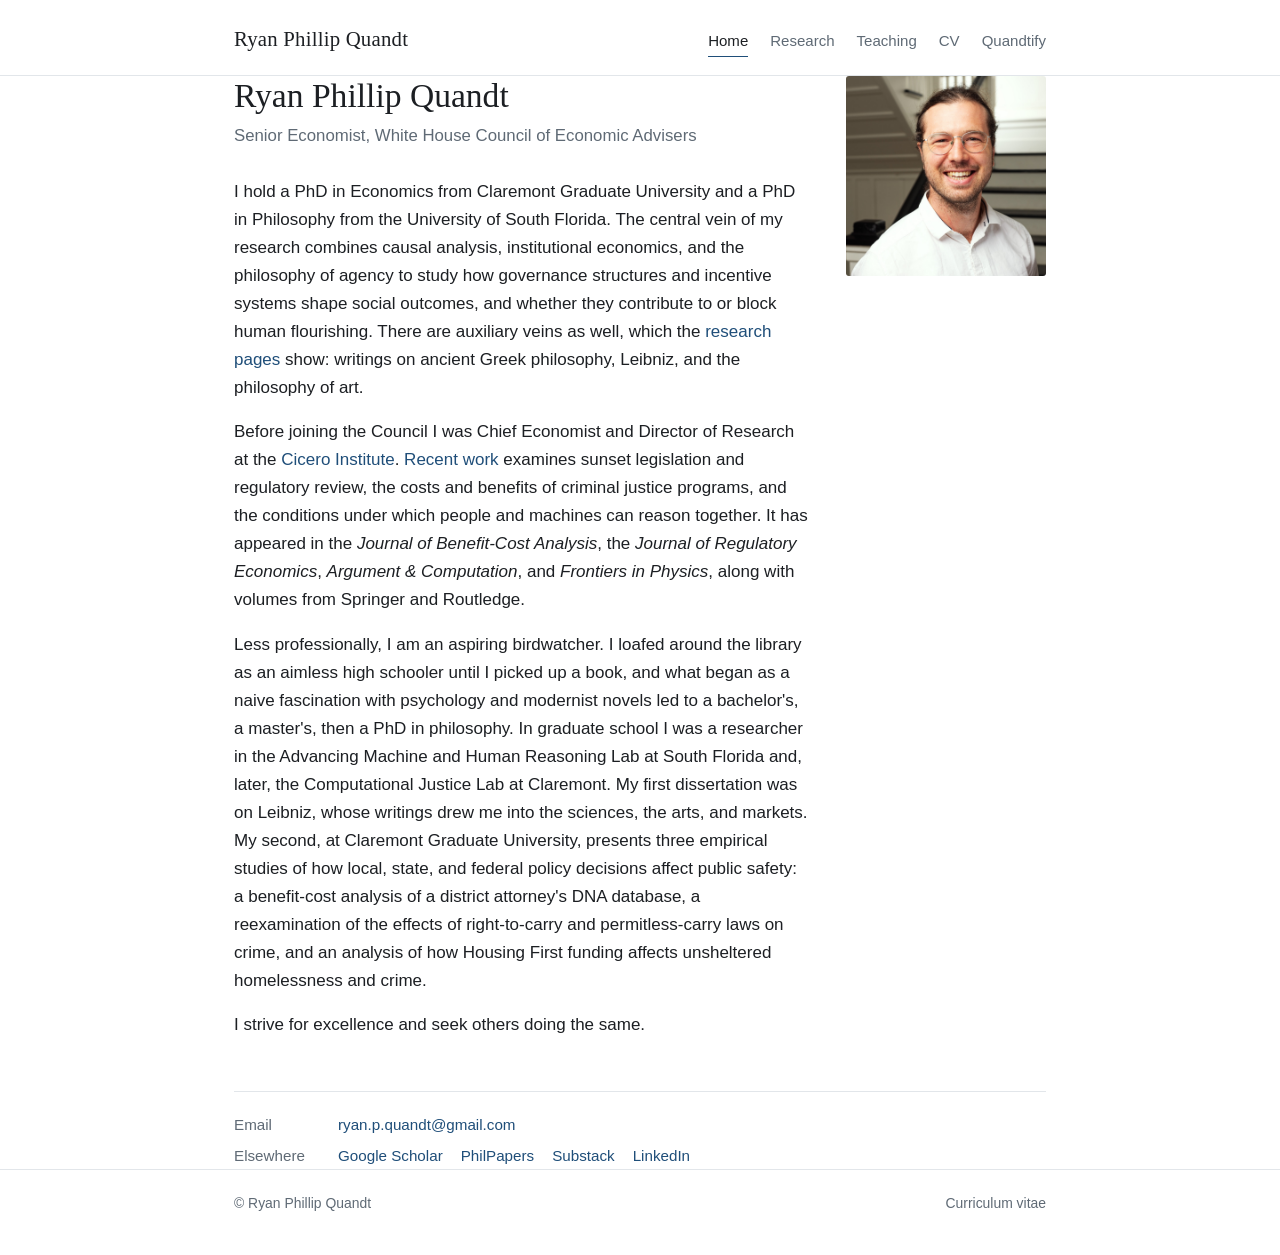
==== index.html @ 4a124793 "Fix LinkedIn profile URL Co-Authored-By: Claude Fable 5.1 <noreply@anthropic.com>" ====
<!DOCTYPE html>
<html lang="en">
<head>
<meta charset="utf-8">
<meta name="viewport" content="width=device-width, initial-scale=1">
<title>Ryan Phillip Quandt</title>
<meta name="description" content="Ryan Phillip Quandt — Senior Economist at the White House Council of Economic Advisers. PhD in Economics (Claremont Graduate University), PhD in Philosophy (University of South Florida).">
<link rel="stylesheet" href="styles.css">
</head>
<body>

<header class="site-header">
  <div class="wrap header-inner">
    <a class="site-title" href="index.html">Ryan Phillip Quandt</a>
    <nav class="site-nav">
      <a href="index.html" aria-current="page">Home</a>
      <a href="research.html">Research</a>
      <a href="teaching.html">Teaching</a>
      <a href="cv.html">CV</a>
      <a href="https://quandtify.substack.com">Quandtify</a>
    </nav>
  </div>
</header>

<main class="wrap">

  <div class="intro">
    <div class="portrait">
      <!-- Drop a headshot at images/headshot.jpg (portrait crop, ~800x1000px).
           Until then the initials placeholder below is shown. -->
      <img src="images/headshot.jpg" alt="Ryan Phillip Quandt"
           onerror="this.style.display='none';document.getElementById('portrait-fallback').style.display='flex';">
      <div class="portrait-fallback" id="portrait-fallback" style="display:none;">RPQ</div>
    </div>

    <div class="intro-text">
      <h1>Ryan Phillip Quandt</h1>
      <p class="lede">Senior Economist, White House Council of Economic Advisers</p>

      <p>I hold a PhD in Economics from Claremont Graduate University and a PhD in Philosophy from
      the University of South Florida. The central vein of my research combines causal analysis,
      institutional economics, and the philosophy of agency to study how governance structures and
      incentive systems shape social outcomes, and whether they contribute to or block human
      flourishing. There are auxiliary veins as well, which the
      <a href="research.html">research pages</a> show: writings on ancient Greek philosophy,
      Leibniz, and the philosophy of art.</p>

      <p>Before joining the Council I was Chief Economist and Director of Research at the
      <a href="https://ciceroinstitute.org/people/ryan-quandt-ph-d/">Cicero Institute</a>.
      <a href="research.html">Recent work</a> examines sunset legislation and regulatory review, the costs and benefits of criminal
      justice programs, and the conditions under which people and machines can reason together.
      It has appeared in the <em>Journal of Benefit-Cost Analysis</em>, the
      <em>Journal of Regulatory Economics</em>, <em>Argument &amp; Computation</em>, and
      <em>Frontiers in Physics</em>, along with volumes from Springer and Routledge.</p>

      <p>Less professionally, I am an aspiring birdwatcher. I loafed around the library as an
      aimless high schooler until I picked up a book, and what began as a naive fascination with
      psychology and modernist novels led to a bachelor's, a master's, then a PhD in philosophy. In
      graduate school I was a researcher in the Advancing Machine and Human Reasoning Lab at South
      Florida and, later, the Computational Justice Lab at Claremont. My first dissertation was on
      Leibniz, whose writings drew me into the sciences, the arts, and markets. My second, at
      Claremont Graduate University, presents three empirical studies of how local, state, and
      federal policy decisions affect public safety: a benefit-cost analysis of a district
      attorney's DNA database, a reexamination of the effects of right-to-carry and permitless-carry
      laws on crime, and an analysis of how Housing First funding affects unsheltered homelessness
      and crime.</p>

      <p>I strive for excellence and seek others doing the same.</p>
    </div>
  </div>

  <section class="contact">
    <dl>
      <dt>Email</dt>
      <dd><a href="mailto:ryan.p.quandt@gmail.com">ryan.p.quandt@gmail.com</a></dd>

      <dt>Elsewhere</dt>
      <dd class="linklist">
        <a href="https://scholar.google.com/citations?user=EScxJMAAAAAJ&amp;hl=en">Google Scholar</a>
        <a href="https://philpapers.org/rec/QUALOG">PhilPapers</a>
        <a href="https://quandtify.substack.com">Substack</a>
        <a href="https://www.linkedin.com/in/ryan-quandt-121746234/">LinkedIn</a>
      </dd>
    </dl>
  </section>

</main>

<footer class="site-footer">
  <div class="wrap footer-inner">
    <span>&copy; Ryan Phillip Quandt</span>
    <span><a href="cv.html">Curriculum vitae</a></span>
  </div>
</footer>

</body>
</html>
---- styles.css ----
/* Ryan Phillip Quandt — academic site
   Plain static CSS. No build step, no dependencies. */

:root {
  --bg: #ffffff;
  --surface: #f7f8f9;
  --text: #1c1f23;
  --muted: #5f6a75;
  --rule: #e2e6ea;
  --accent: #1f4e79;
  --serif: "Iowan Old Style", "Palatino Linotype", Palatino, Georgia, "Times New Roman", serif;
  --sans: -apple-system, BlinkMacSystemFont, "Segoe UI", Helvetica, Arial, sans-serif;
  --wrap: 860px;
}

@media (prefers-color-scheme: dark) {
  :root {
    --bg: #14171a;
    --surface: #1c2024;
    --text: #e6e9ec;
    --muted: #a2acb6;
    --rule: #2c3238;
    --accent: #8ab4dd;
  }
}

* { box-sizing: border-box; }

html { -webkit-text-size-adjust: 100%; }

body {
  margin: 0;
  background: var(--bg);
  color: var(--text);
  font-family: var(--sans);
  font-size: 17px;
  line-height: 1.65;
  -webkit-font-smoothing: antialiased;
}

.wrap {
  max-width: var(--wrap);
  margin: 0 auto;
  padding: 0 24px;
}

a {
  color: var(--accent);
  text-decoration: none;
  border-bottom: 1px solid transparent;
}

a:hover {
  border-bottom-color: currentColor;
}

/* ---------- header / nav ---------- */

.site-header {
  border-bottom: 1px solid var(--rule);
  background: var(--bg);
}

.header-inner {
  display: flex;
  flex-wrap: wrap;
  align-items: baseline;
  justify-content: space-between;
  gap: 8px 24px;
  padding-top: 22px;
  padding-bottom: 18px;
}

.site-title {
  font-family: var(--serif);
  font-size: 1.3rem;
  letter-spacing: 0.01em;
  color: var(--text);
  border-bottom: none;
}

.site-title:hover { border-bottom: none; color: var(--accent); }

.site-nav {
  display: flex;
  gap: 22px;
  font-size: 0.94rem;
}

.site-nav a {
  color: var(--muted);
  padding-bottom: 2px;
}

.site-nav a:hover { color: var(--accent); }

.site-nav a[aria-current="page"] {
  color: var(--text);
  border-bottom: 1px solid var(--accent);
}

/* ---------- page structure ---------- */

main { padding: 44px 24px 72px; }

h1 {
  font-family: var(--serif);
  font-size: 2.1rem;
  font-weight: 500;
  line-height: 1.2;
  margin: 0 0 6px;
}

h2 {
  font-size: 0.82rem;
  font-weight: 600;
  letter-spacing: 0.09em;
  text-transform: uppercase;
  color: var(--muted);
  margin: 48px 0 18px;
  padding-bottom: 8px;
  border-bottom: 1px solid var(--rule);
}

h3 {
  font-size: 1.02rem;
  font-weight: 600;
  margin: 28px 0 6px;
}

p { margin: 0 0 16px; }

.lede {
  color: var(--muted);
  font-size: 1.05rem;
  margin-bottom: 28px;
}

/* ---------- home ---------- */

/* Portrait comes first in the HTML so it stacks on top on narrow screens;
   `order` swaps it to the right of the text once there's room for two columns. */
.intro {
  display: flex;
  flex-wrap: wrap;
  gap: 36px;
  align-items: flex-start;
}

.intro-text { flex: 1 1 380px; order: 1; }

.portrait {
  flex: 0 0 200px;
  width: 200px;
  order: 2;
}

.portrait img {
  width: 100%;
  height: auto;
  display: block;
  border-radius: 3px;
}

.portrait-fallback {
  width: 100%;
  aspect-ratio: 4 / 5;
  background: var(--surface);
  border: 1px solid var(--rule);
  border-radius: 3px;
  display: flex;
  align-items: center;
  justify-content: center;
  color: var(--muted);
  font-family: var(--serif);
  font-size: 2rem;
  letter-spacing: 0.05em;
}

.contact {
  margin-top: 36px;
  padding-top: 20px;
  border-top: 1px solid var(--rule);
  font-size: 0.95rem;
}

.contact dl {
  display: grid;
  grid-template-columns: 88px 1fr;
  gap: 6px 16px;
  margin: 0;
}

.contact dt { color: var(--muted); }
.contact dd { margin: 0; }

.linklist {
  display: flex;
  flex-wrap: wrap;
  gap: 6px 18px;
}

/* ---------- publications ---------- */

.pubs {
  list-style: none;
  margin: 0;
  padding: 0;
}

.pubs > li {
  margin: 0 0 26px;
}

.pub-title {
  font-weight: 600;
}

/* Linked titles read as titles, not as blue links; they take the accent on hover. */
.pub-title a {
  color: inherit;
}

.pub-title a:hover {
  color: var(--accent);
  border-bottom-color: var(--accent);
}

.pub-meta {
  display: block;
  color: var(--muted);
  font-size: 0.95rem;
  margin-top: 2px;
}

.pub-links {
  font-size: 0.88rem;
  margin-top: 4px;
}

.pub-links a { margin-right: 14px; }

.note {
  color: var(--muted);
  font-size: 0.9rem;
  font-style: italic;
}

/* ---------- research: sub-nav + area cards ---------- */

.sub-nav {
  display: flex;
  flex-wrap: wrap;
  gap: 6px 22px;
  font-size: 0.92rem;
  margin: 0 0 8px;
  padding-bottom: 12px;
  border-bottom: 1px solid var(--rule);
}

.sub-nav a {
  color: var(--muted);
  padding-bottom: 2px;
}

.sub-nav a:hover { color: var(--accent); }

.sub-nav a[aria-current="page"] {
  color: var(--text);
  border-bottom: 1px solid var(--accent);
}

/* The lede sits above the sub-nav on research pages; tighten its bottom margin there. */
.sub-nav + section h2,
.sub-nav + h2 { margin-top: 36px; }

#summary { margin: 28px 0 40px; }
#summary p { max-width: 68ch; }

.areas {
  display: grid;
  grid-template-columns: repeat(auto-fit, minmax(220px, 1fr));
  gap: 18px;
}

.area {
  display: block;
  padding: 18px 20px 16px;
  background: var(--surface);
  border: 1px solid var(--rule);
  border-radius: 4px;
  color: var(--text);
}

.area:hover {
  border-color: var(--accent);
  border-bottom-color: var(--accent);
}

.area h3 {
  margin: 0 0 8px;
  font-family: var(--serif);
  font-size: 1.15rem;
  font-weight: 500;
  color: var(--accent);
}

.area p {
  margin: 0;
  color: var(--muted);
  font-size: 0.92rem;
  line-height: 1.5;
}

.area .more {
  display: block;
  margin-top: 12px;
  font-size: 0.86rem;
  color: var(--accent);
}

/* ---------- CV ---------- */

.cv-entry {
  display: grid;
  grid-template-columns: 130px 1fr;
  gap: 4px 20px;
  margin-bottom: 20px;
}

.cv-when {
  color: var(--muted);
  font-size: 0.93rem;
  padding-top: 2px;
}

.cv-what strong { font-weight: 600; }

.cv-where {
  display: block;
  color: var(--muted);
  font-size: 0.95rem;
}

/* ---------- buttons ---------- */

.button {
  display: inline-block;
  padding: 9px 18px;
  border: 1px solid var(--accent);
  border-radius: 3px;
  font-size: 0.93rem;
  color: var(--accent);
}

.button:hover {
  background: var(--accent);
  color: var(--bg);
  border-bottom-color: var(--accent);
}

/* ---------- footer ---------- */

.site-footer {
  border-top: 1px solid var(--rule);
  padding: 22px 24px 40px;
  color: var(--muted);
  font-size: 0.87rem;
}

.footer-inner {
  display: flex;
  flex-wrap: wrap;
  justify-content: space-between;
  gap: 10px 24px;
}

.site-footer a { color: var(--muted); }

/* ---------- small screens ---------- */

@media (max-width: 620px) {
  body { font-size: 16px; }
  h1 { font-size: 1.75rem; }
  main { padding-top: 32px; }
  .header-inner { padding-bottom: 14px; }
  .site-nav { gap: 16px; font-size: 0.9rem; }
  .portrait { order: 0; flex-basis: 160px; width: 160px; margin: 0 auto; }
  .intro { gap: 24px; }
  .cv-entry { grid-template-columns: 1fr; gap: 2px; }
  .contact dl { grid-template-columns: 1fr; gap: 2px; }
  .contact dt { margin-top: 10px; }
}
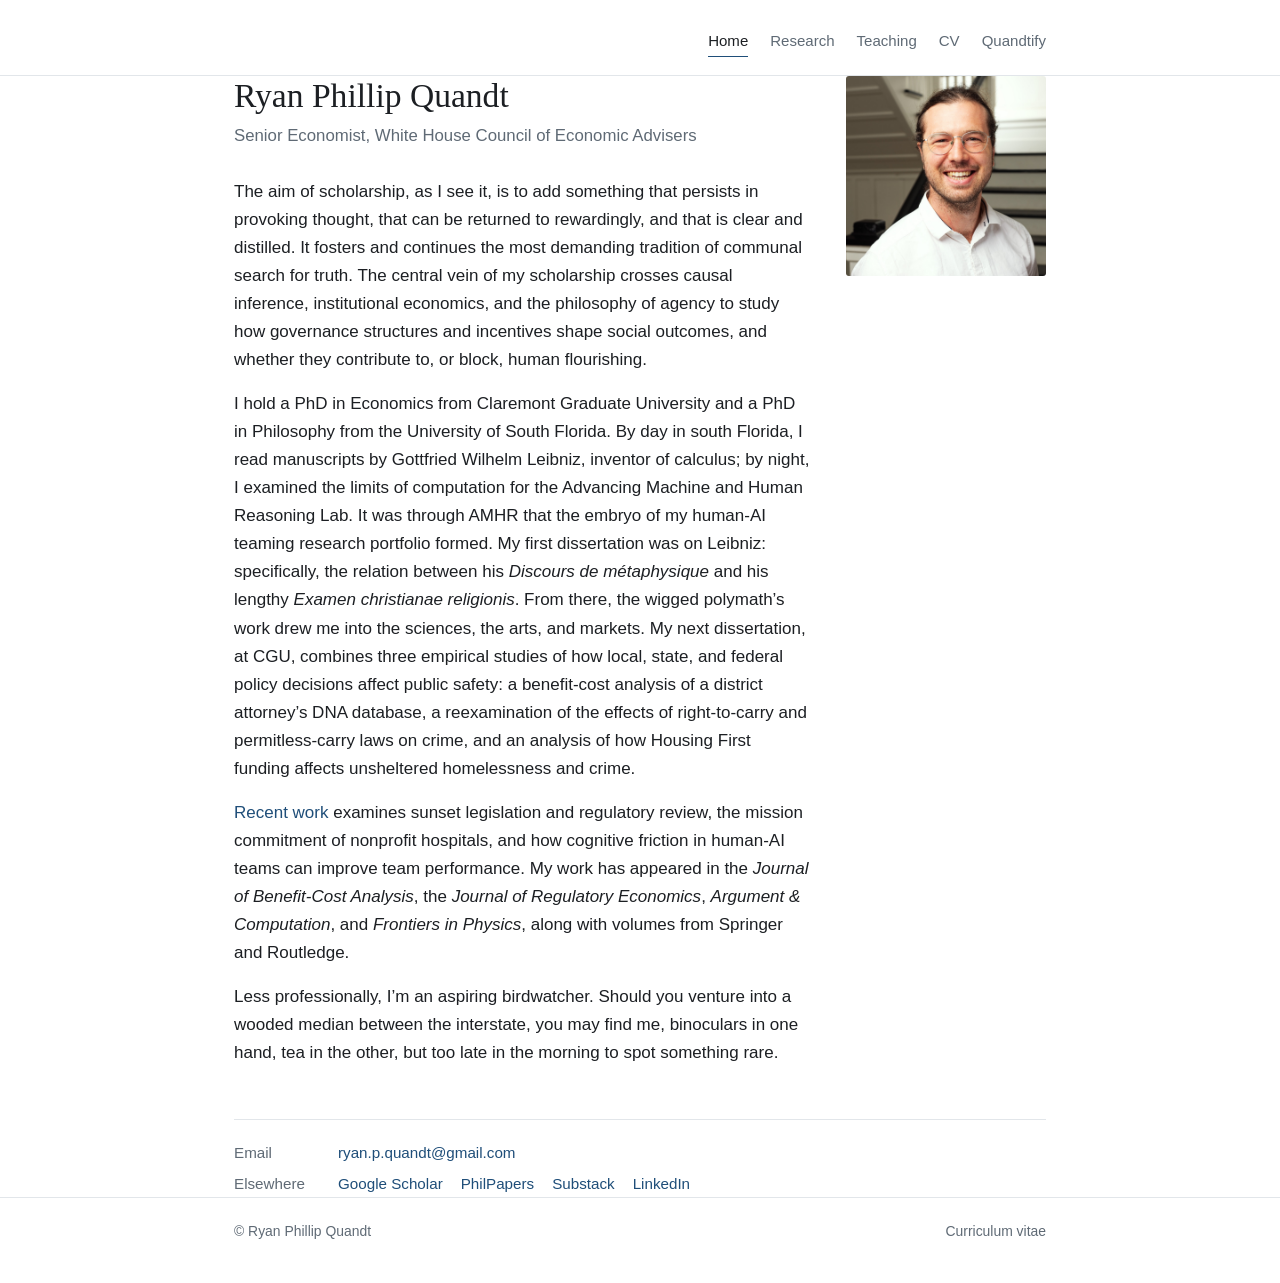
==== commit 5e97e200: "Rewrite home bio; simplify research overview, teaching, and CV pages - Home: drop the name from the " ====
--- a/index.html
+++ b/index.html
@@ -11,7 +11,6 @@
 
 <header class="site-header">
   <div class="wrap header-inner">
-    <a class="site-title" href="index.html">Ryan Phillip Quandt</a>
     <nav class="site-nav">
       <a href="index.html" aria-current="page">Home</a>
       <a href="research.html">Research</a>
@@ -37,35 +36,36 @@
       <h1>Ryan Phillip Quandt</h1>
       <p class="lede">Senior Economist, White House Council of Economic Advisers</p>
 
+      <p>The aim of scholarship, as I see it, is to add something that persists in provoking
+      thought, that can be returned to rewardingly, and that is clear and distilled. It fosters and
+      continues the most demanding tradition of communal search for truth. The central vein of my
+      scholarship crosses causal inference, institutional economics, and the philosophy of agency
+      to study how governance structures and incentives shape social outcomes, and whether they
+      contribute to, or block, human flourishing.</p>
+
       <p>I hold a PhD in Economics from Claremont Graduate University and a PhD in Philosophy from
-      the University of South Florida. The central vein of my research combines causal analysis,
-      institutional economics, and the philosophy of agency to study how governance structures and
-      incentive systems shape social outcomes, and whether they contribute to or block human
-      flourishing. There are auxiliary veins as well, which the
-      <a href="research.html">research pages</a> show: writings on ancient Greek philosophy,
-      Leibniz, and the philosophy of art.</p>
+      the University of South Florida. By day in south Florida, I read manuscripts by Gottfried
+      Wilhelm Leibniz, inventor of calculus; by night, I examined the limits of computation for the
+      Advancing Machine and Human Reasoning Lab. It was through AMHR that the embryo of my human-AI
+      teaming research portfolio formed. My first dissertation was on Leibniz: specifically, the
+      relation between his <em>Discours de m&eacute;taphysique</em> and his lengthy
+      <em>Examen christianae religionis</em>. From there, the wigged polymath&rsquo;s work drew me
+      into the sciences, the arts, and markets. My next dissertation, at CGU, combines three
+      empirical studies of how local, state, and federal policy decisions affect public safety: a
+      benefit-cost analysis of a district attorney&rsquo;s DNA database, a reexamination of the
+      effects of right-to-carry and permitless-carry laws on crime, and an analysis of how Housing
+      First funding affects unsheltered homelessness and crime.</p>
 
-      <p>Before joining the Council I was Chief Economist and Director of Research at the
-      <a href="https://ciceroinstitute.org/people/ryan-quandt-ph-d/">Cicero Institute</a>.
-      <a href="research.html">Recent work</a> examines sunset legislation and regulatory review, the costs and benefits of criminal
-      justice programs, and the conditions under which people and machines can reason together.
-      It has appeared in the <em>Journal of Benefit-Cost Analysis</em>, the
-      <em>Journal of Regulatory Economics</em>, <em>Argument &amp; Computation</em>, and
-      <em>Frontiers in Physics</em>, along with volumes from Springer and Routledge.</p>
+      <p><a href="research.html">Recent work</a> examines sunset legislation and regulatory review,
+      the mission commitment of nonprofit hospitals, and how cognitive friction in human-AI teams
+      can improve team performance. My work has appeared in the
+      <em>Journal of Benefit-Cost Analysis</em>, the <em>Journal of Regulatory Economics</em>,
+      <em>Argument &amp; Computation</em>, and <em>Frontiers in Physics</em>, along with volumes
+      from Springer and Routledge.</p>
 
-      <p>Less professionally, I am an aspiring birdwatcher. I loafed around the library as an
-      aimless high schooler until I picked up a book, and what began as a naive fascination with
-      psychology and modernist novels led to a bachelor's, a master's, then a PhD in philosophy. In
-      graduate school I was a researcher in the Advancing Machine and Human Reasoning Lab at South
-      Florida and, later, the Computational Justice Lab at Claremont. My first dissertation was on
-      Leibniz, whose writings drew me into the sciences, the arts, and markets. My second, at
-      Claremont Graduate University, presents three empirical studies of how local, state, and
-      federal policy decisions affect public safety: a benefit-cost analysis of a district
-      attorney's DNA database, a reexamination of the effects of right-to-carry and permitless-carry
-      laws on crime, and an analysis of how Housing First funding affects unsheltered homelessness
-      and crime.</p>
-
-      <p>I strive for excellence and seek others doing the same.</p>
+      <p>Less professionally, I&rsquo;m an aspiring birdwatcher. Should you venture into a wooded
+      median between the interstate, you may find me, binoculars in one hand, tea in the other, but
+      too late in the morning to spot something rare.</p>
     </div>
   </div>
 
--- a/styles.css
+++ b/styles.css
@@ -87,6 +87,16 @@
   font-size: 0.94rem;
 }
 
+/* The home page drops the site title. Keep its nav on the right, and hold the header at the
+   height the title gives it elsewhere so the nav doesn't shift between pages. */
+.site-nav:only-child { margin-left: auto; }
+
+.header-inner:has(> .site-nav:only-child)::before {
+  content: "\200b";
+  font-family: var(--serif);
+  font-size: 1.3rem;
+}
+
 .site-nav a {
   color: var(--muted);
   padding-bottom: 2px;
@@ -136,6 +146,9 @@
   margin-bottom: 28px;
 }
 
+/* Pages without a lede go straight from the title into body text. */
+h1 + p:not(.lede) { margin-top: 24px; }
+
 /* ---------- home ---------- */
 
 /* Portrait comes first in the HTML so it stacks on top on narrow screens;
@@ -248,6 +261,8 @@
 
 /* ---------- research: sub-nav + area cards ---------- */
 
+h1 + .sub-nav { margin-top: 22px; }
+
 .sub-nav {
   display: flex;
   flex-wrap: wrap;
@@ -274,8 +289,7 @@
 .sub-nav + section h2,
 .sub-nav + h2 { margin-top: 36px; }
 
-#summary { margin: 28px 0 40px; }
-#summary p { max-width: 68ch; }
+h1 + .areas { margin-top: 28px; }
 
 .areas {
   display: grid;
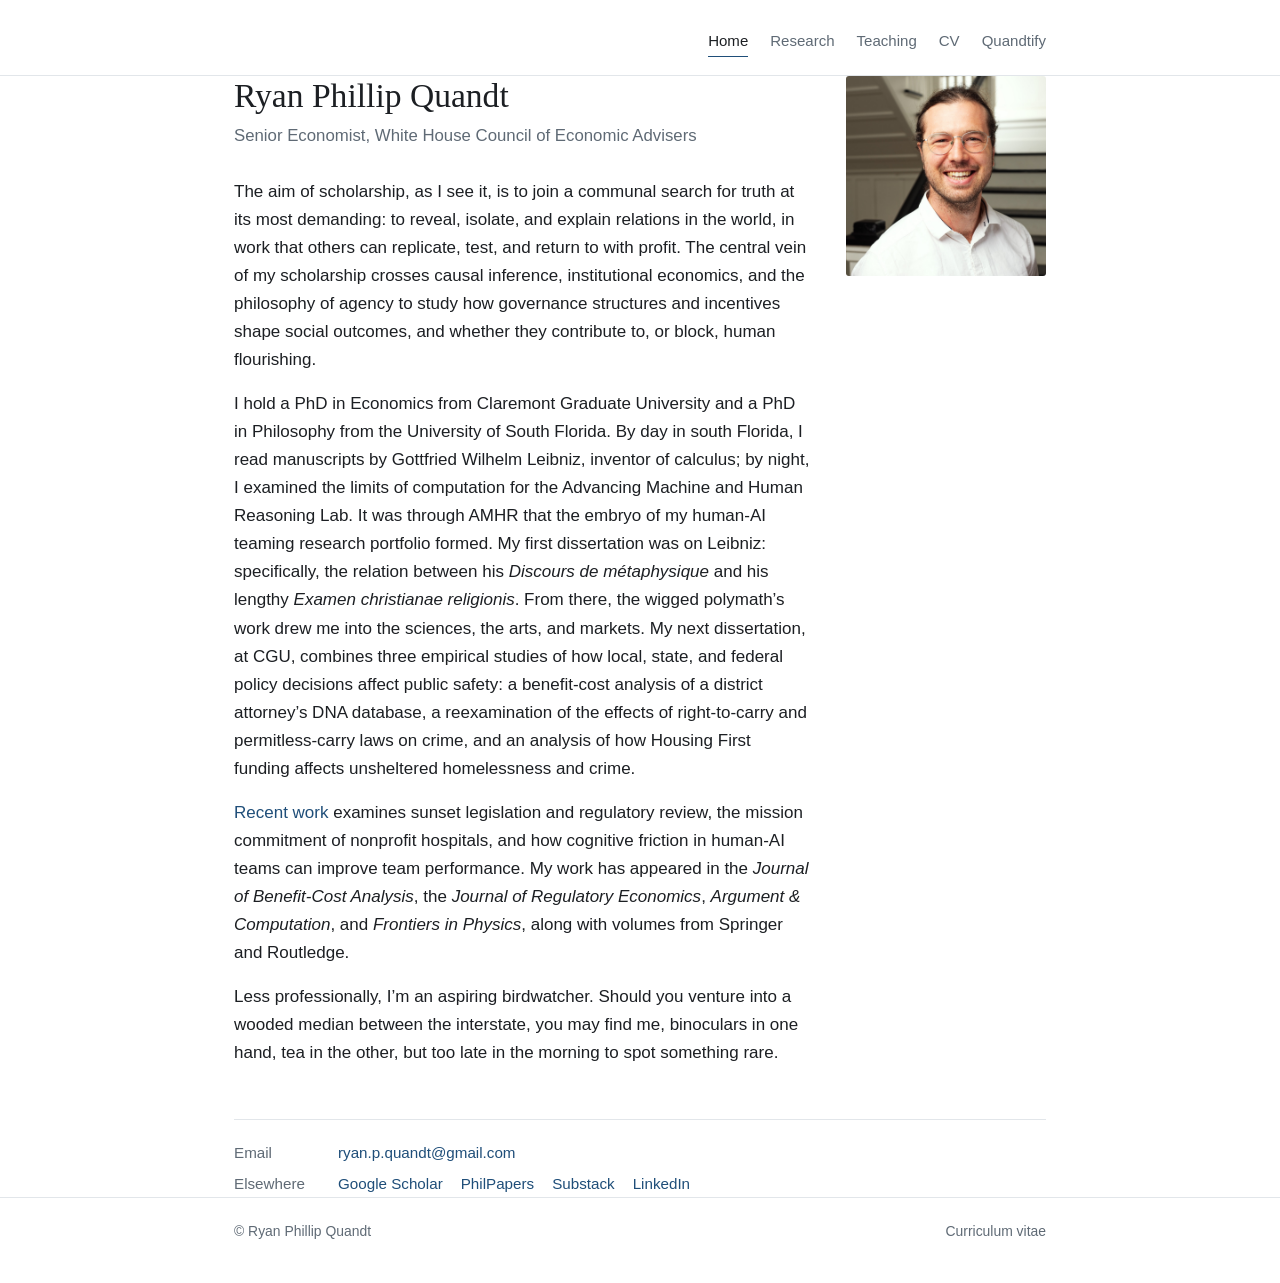
==== commit 3a329681: "Sharpen homepage opening line Co-Authored-By: Claude Opus 5.5 <noreply@anthropic.com>" ====
--- a/index.html
+++ b/index.html
@@ -36,9 +36,9 @@
       <h1>Ryan Phillip Quandt</h1>
       <p class="lede">Senior Economist, White House Council of Economic Advisers</p>
 
-      <p>The aim of scholarship, as I see it, is to add something that persists in provoking
-      thought, that can be returned to rewardingly, and that is clear and distilled. It fosters and
-      continues the most demanding tradition of communal search for truth. The central vein of my
+      <p>The aim of scholarship, as I see it, is to join a communal search for truth at its most
+      demanding: to reveal, isolate, and explain relations in the world, in work that others can
+      replicate, test, and return to with profit. The central vein of my
       scholarship crosses causal inference, institutional economics, and the philosophy of agency
       to study how governance structures and incentives shape social outcomes, and whether they
       contribute to, or block, human flourishing.</p>
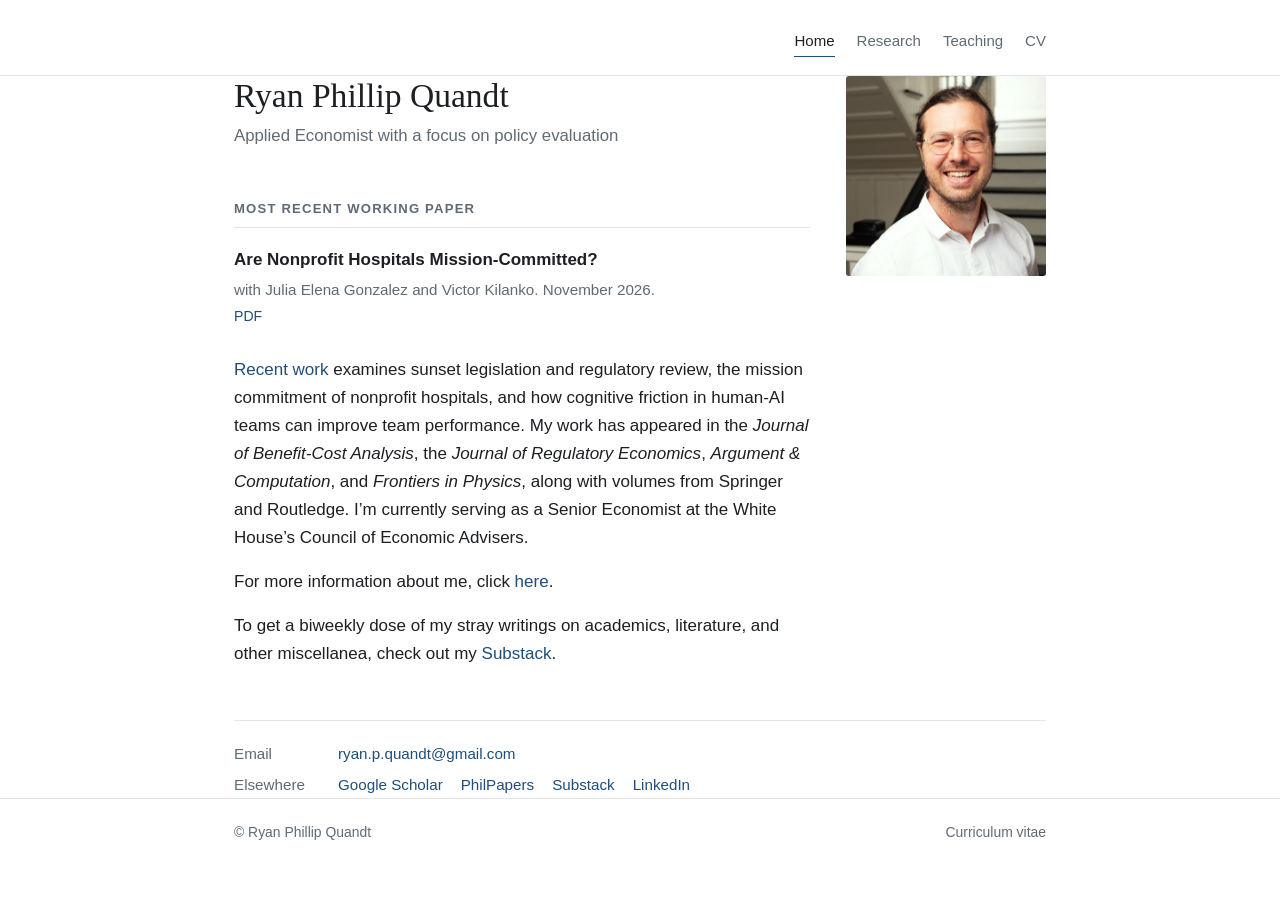
==== commit e1001be8: "Trim homepage; move bio paragraphs to new About page; drop Substack from nav Co-Authored-By: Claude " ====
--- a/index.html
+++ b/index.html
@@ -16,7 +16,6 @@
       <a href="research.html">Research</a>
       <a href="teaching.html">Teaching</a>
       <a href="cv.html">CV</a>
-      <a href="https://quandtify.substack.com">Quandtify</a>
     </nav>
   </div>
 </header>
@@ -34,38 +33,29 @@
 
     <div class="intro-text">
       <h1>Ryan Phillip Quandt</h1>
-      <p class="lede">Senior Economist, White House Council of Economic Advisers</p>
+      <p class="lede">Applied Economist with a focus on policy evaluation</p>
 
-      <p>The aim of scholarship, as I see it, is to join a communal search for truth at its most
-      demanding: to reveal, isolate, and explain relations in the world, in work that others can
-      replicate, test, and return to with profit. The central vein of my
-      scholarship crosses causal inference, institutional economics, and the philosophy of agency
-      to study how governance structures and incentives shape social outcomes, and whether they
-      contribute to, or block, human flourishing.</p>
-
-      <p>I hold a PhD in Economics from Claremont Graduate University and a PhD in Philosophy from
-      the University of South Florida. By day in south Florida, I read manuscripts by Gottfried
-      Wilhelm Leibniz, inventor of calculus; by night, I examined the limits of computation for the
-      Advancing Machine and Human Reasoning Lab. It was through AMHR that the embryo of my human-AI
-      teaming research portfolio formed. My first dissertation was on Leibniz: specifically, the
-      relation between his <em>Discours de m&eacute;taphysique</em> and his lengthy
-      <em>Examen christianae religionis</em>. From there, the wigged polymath&rsquo;s work drew me
-      into the sciences, the arts, and markets. My next dissertation, at CGU, combines three
-      empirical studies of how local, state, and federal policy decisions affect public safety: a
-      benefit-cost analysis of a district attorney&rsquo;s DNA database, a reexamination of the
-      effects of right-to-carry and permitless-carry laws on crime, and an analysis of how Housing
-      First funding affects unsheltered homelessness and crime.</p>
+      <h2>Most Recent Working Paper</h2>
+      <ul class="pubs">
+        <li>
+          <span class="pub-title"><a href="files/nonprofit-hospitals-mission.pdf">Are Nonprofit Hospitals Mission-Committed?</a></span>
+          <span class="pub-meta">with Julia Elena Gonzalez and Victor Kilanko. November 2026.</span>
+          <span class="pub-links"><a href="files/nonprofit-hospitals-mission.pdf">PDF</a></span>
+        </li>
+      </ul>
 
       <p><a href="research.html">Recent work</a> examines sunset legislation and regulatory review,
       the mission commitment of nonprofit hospitals, and how cognitive friction in human-AI teams
       can improve team performance. My work has appeared in the
       <em>Journal of Benefit-Cost Analysis</em>, the <em>Journal of Regulatory Economics</em>,
       <em>Argument &amp; Computation</em>, and <em>Frontiers in Physics</em>, along with volumes
-      from Springer and Routledge.</p>
+      from Springer and Routledge. I&rsquo;m currently serving as a Senior Economist at the White
+      House&rsquo;s Council of Economic Advisers.</p>
 
-      <p>Less professionally, I&rsquo;m an aspiring birdwatcher. Should you venture into a wooded
-      median between the interstate, you may find me, binoculars in one hand, tea in the other, but
-      too late in the morning to spot something rare.</p>
+      <p>For more information about me, click <a href="about.html">here</a>.</p>
+
+      <p>To get a biweekly dose of my stray writings on academics, literature, and other
+      miscellanea, check out my <a href="https://quandtify.substack.com">Substack</a>.</p>
     </div>
   </div>
 
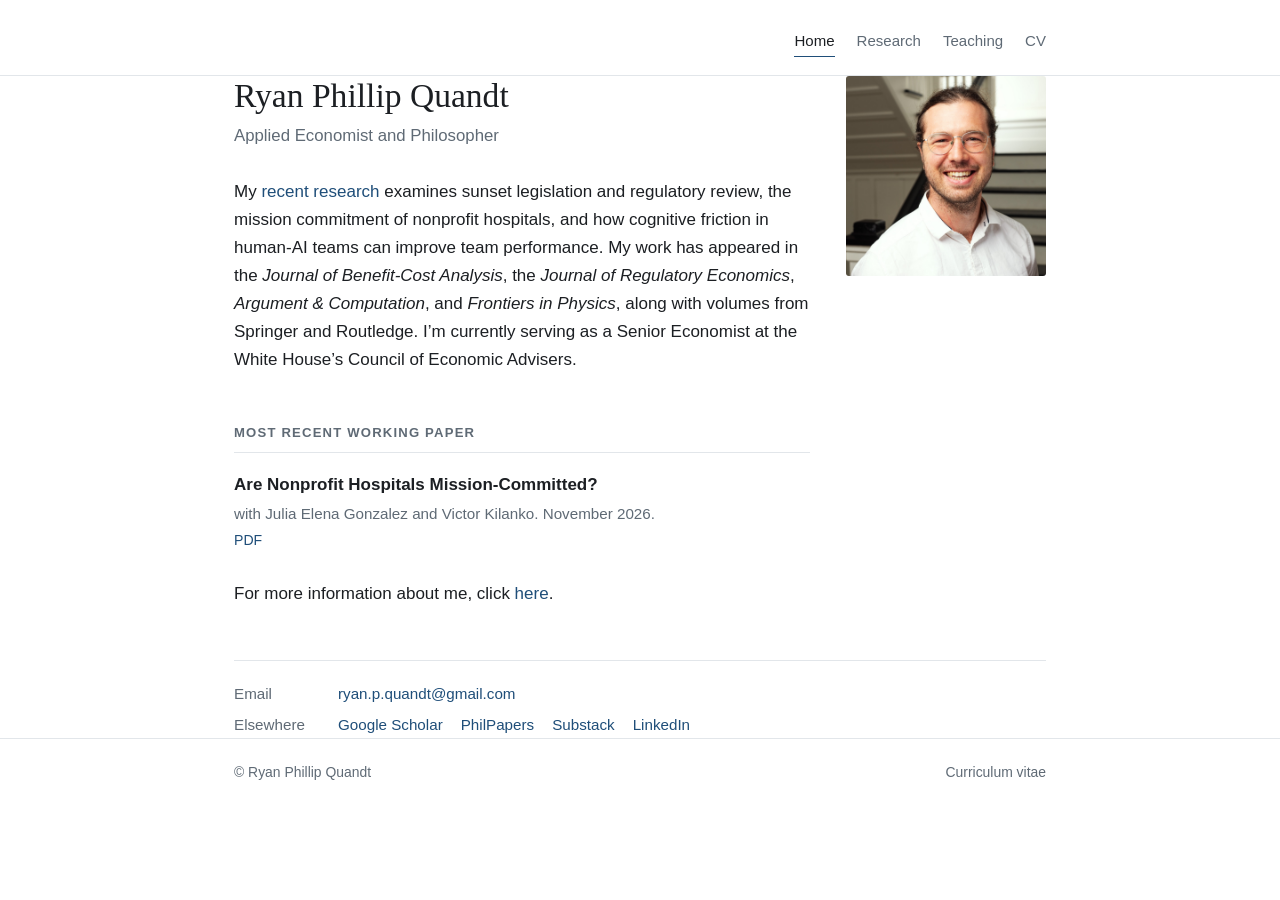
==== commit a67068a8: "Homepage: new tagline, research paragraph before working paper; Substack line to About page Co-Autho" ====
--- a/index.html
+++ b/index.html
@@ -33,7 +33,15 @@
 
     <div class="intro-text">
       <h1>Ryan Phillip Quandt</h1>
-      <p class="lede">Applied Economist with a focus on policy evaluation</p>
+      <p class="lede">Applied Economist and Philosopher</p>
+
+      <p>My <a href="research.html">recent research</a> examines sunset legislation and regulatory review,
+      the mission commitment of nonprofit hospitals, and how cognitive friction in human-AI teams
+      can improve team performance. My work has appeared in the
+      <em>Journal of Benefit-Cost Analysis</em>, the <em>Journal of Regulatory Economics</em>,
+      <em>Argument &amp; Computation</em>, and <em>Frontiers in Physics</em>, along with volumes
+      from Springer and Routledge. I&rsquo;m currently serving as a Senior Economist at the White
+      House&rsquo;s Council of Economic Advisers.</p>
 
       <h2>Most Recent Working Paper</h2>
       <ul class="pubs">
@@ -44,18 +52,7 @@
         </li>
       </ul>
 
-      <p><a href="research.html">Recent work</a> examines sunset legislation and regulatory review,
-      the mission commitment of nonprofit hospitals, and how cognitive friction in human-AI teams
-      can improve team performance. My work has appeared in the
-      <em>Journal of Benefit-Cost Analysis</em>, the <em>Journal of Regulatory Economics</em>,
-      <em>Argument &amp; Computation</em>, and <em>Frontiers in Physics</em>, along with volumes
-      from Springer and Routledge. I&rsquo;m currently serving as a Senior Economist at the White
-      House&rsquo;s Council of Economic Advisers.</p>
-
       <p>For more information about me, click <a href="about.html">here</a>.</p>
-
-      <p>To get a biweekly dose of my stray writings on academics, literature, and other
-      miscellanea, check out my <a href="https://quandtify.substack.com">Substack</a>.</p>
     </div>
   </div>
 
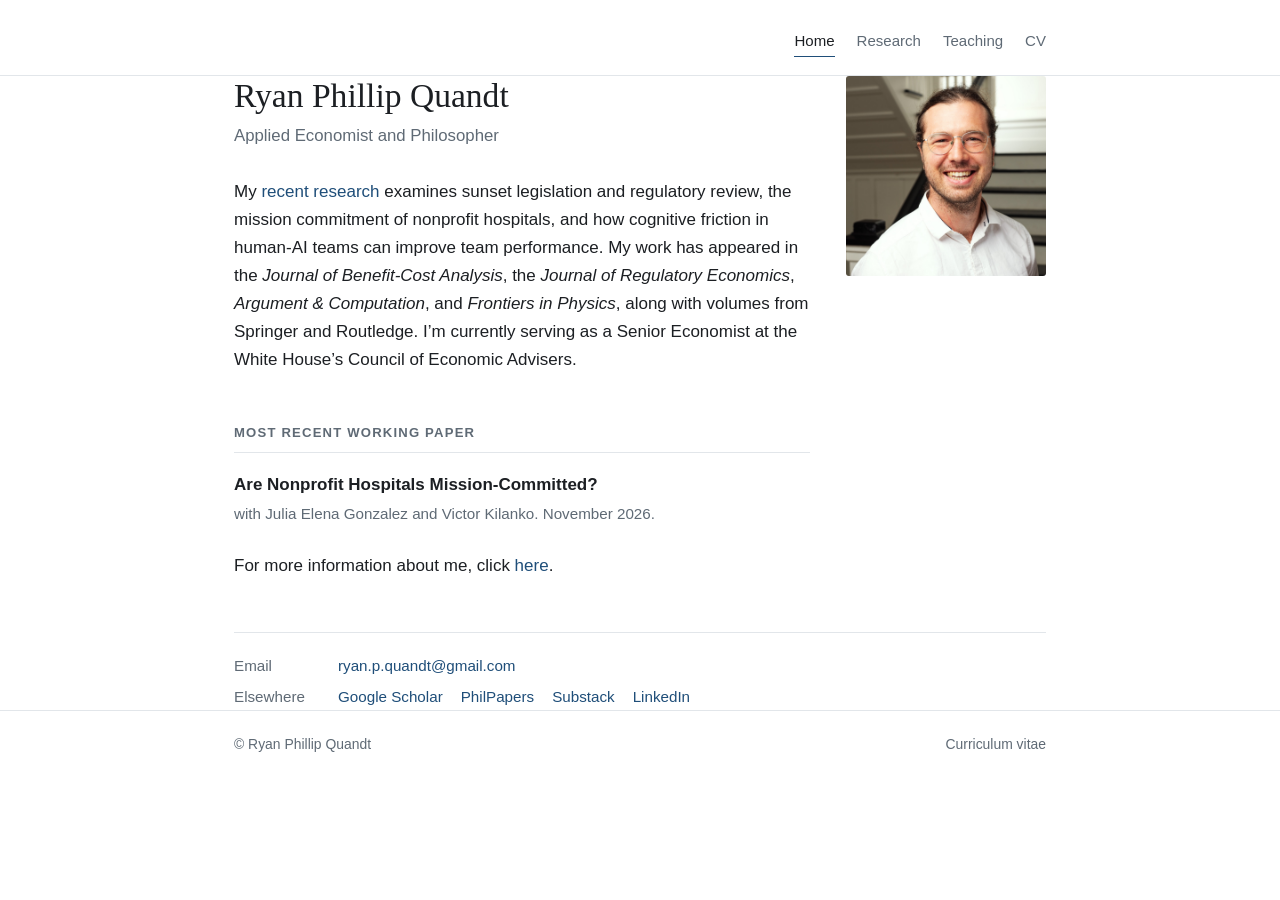
==== commit cfc77e16: "Homepage: drop redundant PDF link under working paper Co-Authored-By: Claude Opus 5.5 <noreply@anthr" ====
--- a/index.html
+++ b/index.html
@@ -13,7 +13,7 @@
   <div class="wrap header-inner">
     <nav class="site-nav">
       <a href="index.html" aria-current="page">Home</a>
-      <a href="research.html">Research</a>
+      <a href="research-economics.html">Research</a>
       <a href="teaching.html">Teaching</a>
       <a href="cv.html">CV</a>
     </nav>
@@ -35,7 +35,7 @@
       <h1>Ryan Phillip Quandt</h1>
       <p class="lede">Applied Economist and Philosopher</p>
 
-      <p>My <a href="research.html">recent research</a> examines sunset legislation and regulatory review,
+      <p>My <a href="research-economics.html">recent research</a> examines sunset legislation and regulatory review,
       the mission commitment of nonprofit hospitals, and how cognitive friction in human-AI teams
       can improve team performance. My work has appeared in the
       <em>Journal of Benefit-Cost Analysis</em>, the <em>Journal of Regulatory Economics</em>,
@@ -48,7 +48,6 @@
         <li>
           <span class="pub-title"><a href="files/nonprofit-hospitals-mission.pdf">Are Nonprofit Hospitals Mission-Committed?</a></span>
           <span class="pub-meta">with Julia Elena Gonzalez and Victor Kilanko. November 2026.</span>
-          <span class="pub-links"><a href="files/nonprofit-hospitals-mission.pdf">PDF</a></span>
         </li>
       </ul>
 
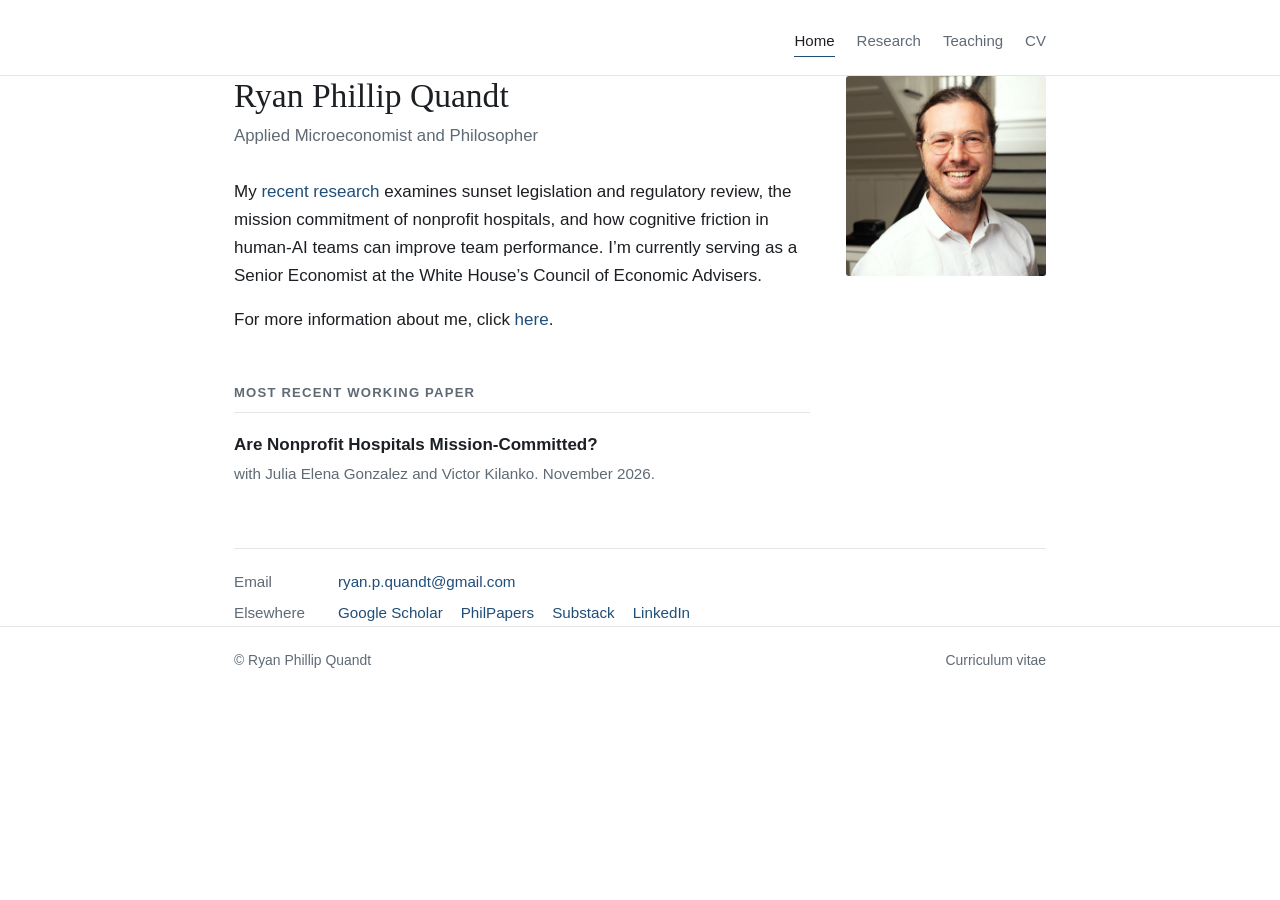
==== commit c8f093d7: "Homepage: new tagline, drop publications sentence, About link above working paper; Teaching: courses" ====
--- a/index.html
+++ b/index.html
@@ -33,15 +33,14 @@
 
     <div class="intro-text">
       <h1>Ryan Phillip Quandt</h1>
-      <p class="lede">Applied Economist and Philosopher</p>
+      <p class="lede">Applied Microeconomist and Philosopher</p>
 
       <p>My <a href="research-economics.html">recent research</a> examines sunset legislation and regulatory review,
       the mission commitment of nonprofit hospitals, and how cognitive friction in human-AI teams
-      can improve team performance. My work has appeared in the
-      <em>Journal of Benefit-Cost Analysis</em>, the <em>Journal of Regulatory Economics</em>,
-      <em>Argument &amp; Computation</em>, and <em>Frontiers in Physics</em>, along with volumes
-      from Springer and Routledge. I&rsquo;m currently serving as a Senior Economist at the White
+      can improve team performance. I&rsquo;m currently serving as a Senior Economist at the White
       House&rsquo;s Council of Economic Advisers.</p>
+
+      <p>For more information about me, click <a href="about.html">here</a>.</p>
 
       <h2>Most Recent Working Paper</h2>
       <ul class="pubs">
@@ -50,8 +49,6 @@
           <span class="pub-meta">with Julia Elena Gonzalez and Victor Kilanko. November 2026.</span>
         </li>
       </ul>
-
-      <p>For more information about me, click <a href="about.html">here</a>.</p>
     </div>
   </div>
 
